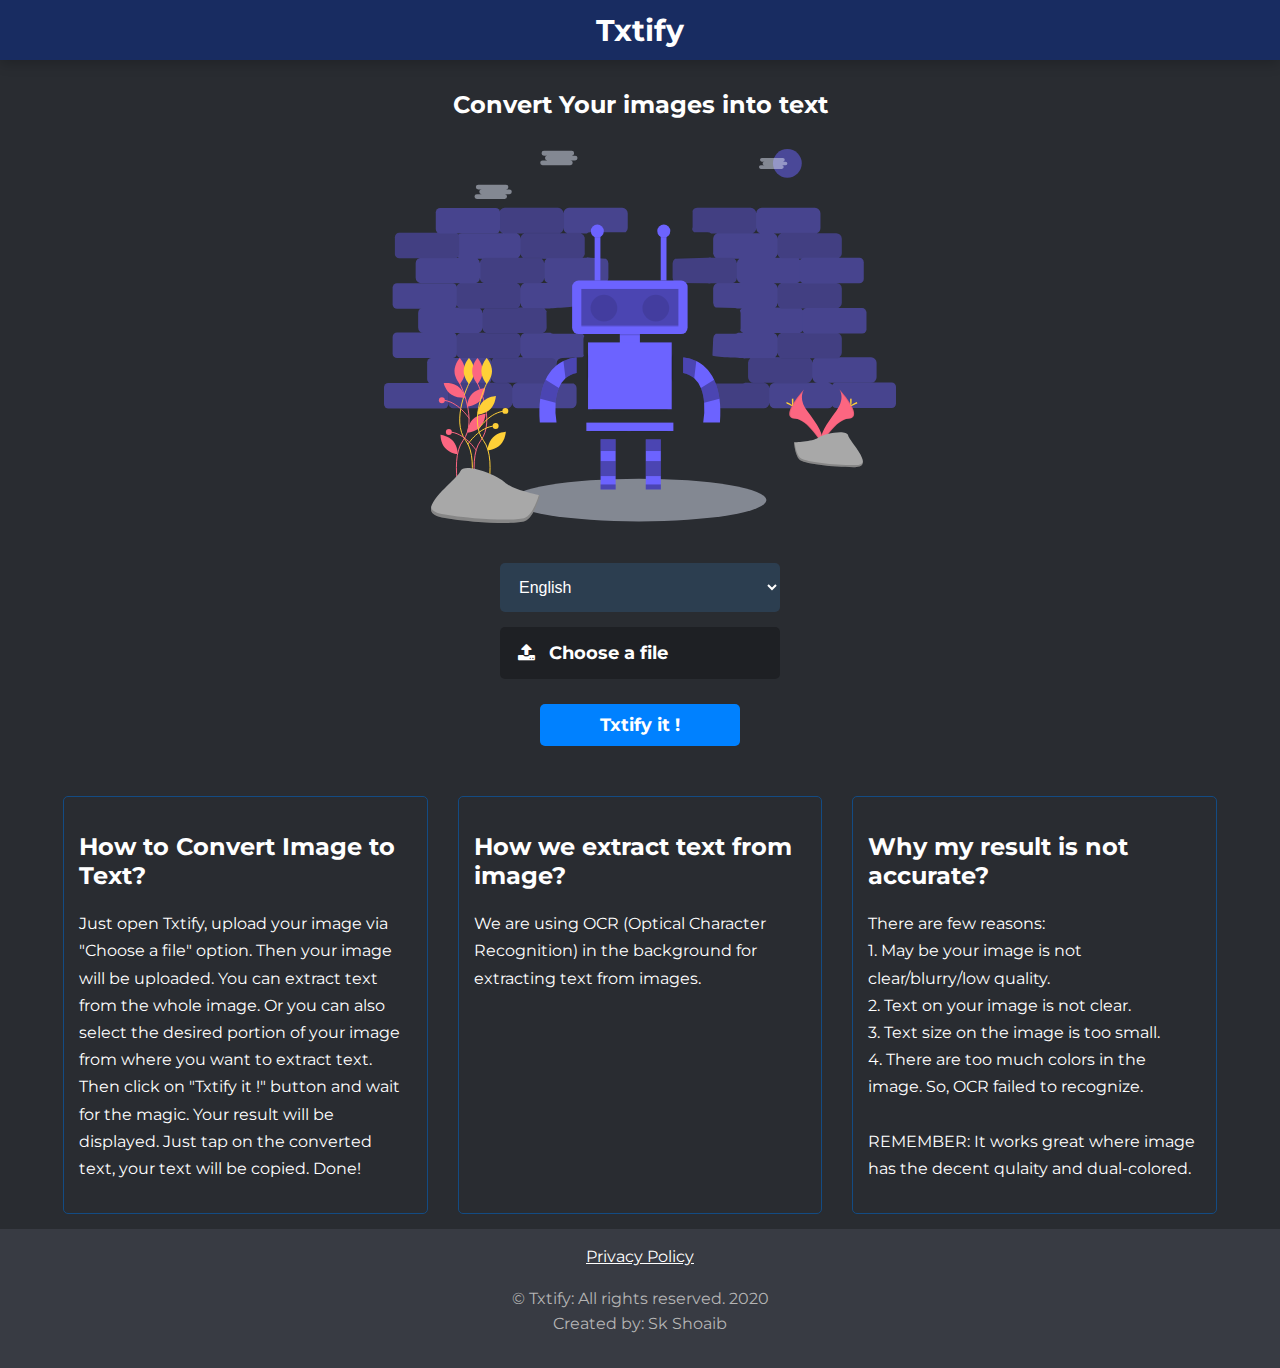
==== index.html @ d1810e84 "Initial Commit" ====
<!DOCTYPE html>
<html lang="en">
<head>
	<meta name="viewport" content="width=device-width, initial-scale=1.0">
  <link href="https://fonts.googleapis.com/css2?family=Montserrat&display=swap" rel="stylesheet">
	<link rel="stylesheet" href="https://cdnjs.cloudflare.com/ajax/libs/font-awesome/4.7.0/css/font-awesome.min.css">
	<title>Txtify - Extract text from Image, Convert Image to Text</title>
	<link rel="stylesheet" href="css/style.css">
</head>
<body>
  <header >
    <a href="/" class="site-header">Txtify</a>
  </header>
  <div class="main">
    <h2>Convert Your images into text</h2>
    <img class="illust" src="images/illustration.svg" alt="Txtify - Extract text from Image">
    <div class="main-wrapper">
      <select id="langsel">
        <option value='afr'     > Afrikaans             </option>
        <option value='ara'     > Arabic                </option>
        <option value='aze'     > Azerbaijani           </option>
        <option value='bel'     > Belarusian            </option>
        <option value='ben'     > Bengali               </option>
        <option value='bul'     > Bulgarian             </option>
        <option value='cat'     > Catalan               </option>
        <option value='ces'     > Czech                 </option>
        <option value='chi_sim' > Chinese               </option>
        <option value='chi_tra' > Traditional Chinese   </option>
        <option value='chr'     > Cherokee              </option>
        <option value='dan'     > Danish                </option>
        <option value='deu'     > German                </option>
        <option value='ell'     > Greek                 </option>
        <option value='eng'     selected> English       </option>
        <option value='enm'     > English (Old)         </option>
        <option value='meme'    > Internet Meme         </option>
        <option value='epo'     > Esperanto             </option>
        <option value='epo_alt' > Esperanto alternative </option>
        <option value='equ'     > Math                  </option>
        <option value='est'     > Estonian              </option>
        <option value='eus'     > Basque                </option>
        <option value='fin'     > Finnish               </option>
        <option value='fra'     > French                </option>
        <option value='frk'     > Frankish              </option>
        <option value='frm'     > French (Old)          </option>
        <option value='glg'     > Galician              </option>
        <option value='grc'     > Ancient Greek         </option>
        <option value='heb'     > Hebrew                </option>
        <option value='hin'     > Hindi                 </option>
        <option value='hrv'     > Croatian              </option>
        <option value='hun'     > Hungarian             </option>
        <option value='ind'     > Indonesian            </option>
        <option value='isl'     > Icelandic             </option>
        <option value='ita'     > Italian               </option>
        <option value='ita_old' > Italian (Old)         </option>
        <option value='jpn'     > Japanese              </option>
        <option value='kan'     > Kannada               </option>
        <option value='kor'     > Korean                </option>
        <option value='lav'     > Latvian               </option>
        <option value='lit'     > Lithuanian            </option>
        <option value='mal'     > Malayalam             </option>
        <option value='mkd'     > Macedonian            </option>
        <option value='mlt'     > Maltese               </option>
        <option value='msa'     > Malay                 </option>
        <option value='nld'     > Dutch                 </option>
        <option value='nor'     > Norwegian             </option>
        <option value='pol'     > Polish                </option>
        <option value='por'     > Portuguese            </option>
        <option value='ron'     > Romanian              </option>
        <option value='rus'     > Russian               </option>
        <option value='slk'     > Slovakian             </option>
        <option value='slv'     > Slovenian             </option>
        <option value='spa'     > Spanish               </option>
        <option value='spa_old' > Old Spanish           </option>
        <option value='sqi'     > Albanian              </option>
        <option value='srp'     > Serbian (Latin)       </option>
        <option value='swa'     > Swahili               </option>
        <option value='swe'     > Swedish               </option>
        <option value='tam'     > Tamil                 </option>
        <option value='tel'     > Telugu                </option>
        <option value='tgl'     > Tagalog               </option>
        <option value='tha'     > Thai                  </option>
        <option value='tur'     > Turkish               </option>
        <option value='ukr'     > Ukrainian             </option>
        <option value='vie'     > Vietnamese            </option>
      </select>
      <input type="file" name="file" id="file-1" class="inputfile" accept="image/png, image/jpeg, image/jpg" />
      <span class="file-span">Choose a file</span>
      <img id="selected-image"  src="" />
      <div class="img-display">
        <p>OPTIONAL: You can Drag to select specific portion that you want to convert.</p>
        <canvas style="border: 1px white solid;" id="imgCanvas"></canvas>
        <canvas style="display: none;" id="hiddenCanvas"></canvas>
      </div>
      <span class="btn txtifyBtn">Txtify it !</span>
      <div class="spinner">
        <div class="dot1"></div>
        <div class="dot2"></div>
      </div>
      <div class="result-div">
        <h3>Your Text Result(tap to copy):</h3>
        <div class="result-area"></div>
      </div>
    </div>
    <div class="content-container">
    <section class="content">
      <h2>How to Convert Image to Text?</h2>
      <p>Just open Txtify, upload your image via "Choose a file" option. Then your image will be uploaded.
        You can extract text from the whole image. Or you can also select the desired portion of your image
        from where you want to extract text. Then click on "Txtify it !" button and wait for the magic. Your result will be displayed. Just tap on the converted text, your text will be copied. Done!
      </p>
    </section>
    <section class="content">
      <h2>How we extract text from image?</h2>
      <p>We are using OCR (Optical Character Recognition) in the background for extracting text from images.
      </p>
    </section>
    <section class="content">
      <h2>Why my result is not accurate?</h2>
      <p>There are few reasons: <br>
        1. May be your image is not clear/blurry/low quality.<br>
        2. Text on your image is not clear.<br>
        3. Text size on the image is too small.<br>
        4. There are too much colors in the image. So, OCR failed to recognize.<br><br>
        REMEMBER: It works great where image has the decent qulaity and dual-colored.
      </p>
    </section>
    </div>
    <footer id="footer">
      <a href="privacy-policy.html">Privacy Policy</a>
      <p class="copyright">© Txtify: All rights reserved. 2020<br>Created by: Sk Shoaib</p>
    </footer>
  </div>
  <!-- v2 -->
  <script src='https://unpkg.com/tesseract.js@v2.1.0/dist/tesseract.min.js'></script>
	<script type="text/javascript" src="src/script.js"></script>
</body>
</html>
---- css/style.css ----
body{
    margin: 0;
    font-family: Montserrat;
    color: white;
    background: #292c31;
    -webkit-user-select: none; /* Safari */
     -khtml-user-select: none; /* Konqueror HTML */
       -moz-user-select: none; /* Old versions of Firefox */
        -ms-user-select: none; /* Internet Explorer/Edge */
            user-select: none; 
}
header {
    background: #182C61;
    width: 100%;
    color: white;
    display: flex;
    justify-content: center;
    align-items: center;
    -webkit-box-shadow: 0 4px 12px 0 rgba(0, 0, 0, 0.2);
    -moz-box-shadow: 0 4px 12px 0 rgba(0, 0, 0, 0.2);
    box-shadow: 0 4px 12px 0 rgba(0, 0, 0, 0.2);
    z-index: 99;
    min-height: 60px;
    font-size: 30px;
    font-weight: bolder;
}

.main > h2 {
    padding: 10px;
    text-align: center;
}

.main {
    width: 100%;
    height: 100vh;
    display: flex;
    flex-direction: column;
    justify-content: flex-start;
    align-items: center;
}
.main-wrapper {
    display: flex;
    flex-direction: column;
    align-items: center;
    justify-content: center;
    padding: 20px;
    min-width: 300px;
}
.inputfile {
    width: 0.1px;
    height: 0.1px;
    opacity: 0;
    overflow: hidden;
    position: absolute;
    z-index: -1;
}
.file-span {
    min-width: 250px;
    background: #1e2024;
    font-size: 18px;
    font-weight: bolder;
    padding: 15px;
    border-radius: 5px;
    cursor: pointer;
    margin-bottom: 10px;
}
.file-span:hover {
    background: #191a1c;
}
.file-span:active {
    background: #0f0f10;
}
.file-span:before {
    font-family: "Font Awesome 5 Free";
    content: '\f093';
    display: inline-block;
    font: normal normal normal 14px/1 FontAwesome;
    font-size: inherit;
    text-rendering: auto;
    -webkit-font-smoothing: antialiased;
    margin: 0 14px 0px 3px;
}

select {
  outline: 0;
  box-shadow: none;
  border: 0 !important;
  position: relative;
  display: flex;
  min-width: 280px;
  padding: 15px;
  background: #2c3e50;
  overflow: hidden!important;
  border-radius: 5px;
  font-size: 16px;
  flex: 1;
  color: #fff;
  cursor: pointer;
  margin-bottom: 15px;
}

canvas{
    cursor: pointer;
}

.btn {
    padding: 10px;
    text-align: center;
    font-size: 18px;
    font-weight: bolder;
    border-radius: 5px;
    margin: 15px 0;
    cursor: pointer;
}
.txtifyBtn{
    background: #0081ff;
    min-width: 180px;
}
.txtifyBtn:hover{
    background: #106ac3;
}
.txtifyBtn:active{
    background: #175898;
}
.result-area {
    width: 90%;
    text-align: center;
    padding: 20px;
    margin: 15px 0;
    background: #1d1e21;
    border: 1px #074e93 solid;
    cursor: pointer;
    white-space: pre-wrap;
    line-height: 1.8em;
}
.result-area:hover, .result-area:active{
    background: #161719;
}
.img-display {
    display: none;
    flex-direction: column;
    align-items: center;
    justify-content: center;
}
.result-div {
    display: none;
    flex-direction: column;
    justify-content: center;
    align-items: center;
    width: 100%;
}

.spinner {
  display: none;
  margin: 15px 0;
  width: 40px;
  height: 40px;
  position: relative;
  text-align: center;
  -webkit-animation: sk-rotate 2.0s infinite linear;
  animation: sk-rotate 2.0s infinite linear;
}

.dot1, .dot2 {
  width: 60%;
  height: 60%;
  display: inline-block;
  position: absolute;
  top: 0;
  background-color: white;
  border-radius: 100%;
  
  -webkit-animation: sk-bounce 2.0s infinite ease-in-out;
  animation: sk-bounce 2.0s infinite ease-in-out;
}

.dot2 {
  top: auto;
  bottom: 0;
  -webkit-animation-delay: -1.0s;
  animation-delay: -1.0s;
}

@-webkit-keyframes sk-rotate { 100% { -webkit-transform: rotate(360deg) }}
@keyframes sk-rotate { 100% { transform: rotate(360deg); -webkit-transform: rotate(360deg) }}

@-webkit-keyframes sk-bounce {
  0%, 100% { -webkit-transform: scale(0.0) }
  50% { -webkit-transform: scale(1.0) }
}

@keyframes sk-bounce {
  0%, 100% { 
    transform: scale(0.0);
    -webkit-transform: scale(0.0);
  } 50% { 
    transform: scale(1.0);
    -webkit-transform: scale(1.0);
  }
}

.illust {
    width: 40%;
    margin-bottom: 20px;
}

#footer {
    width: 100%;
    text-align: center;
    line-height: 1.6em;
    background: #383b43;
    color: #b5b5b5;
    padding: 15px 0;
}
#footer > a {
    color: white;
}
.site-header {
    color: white;
    text-decoration: none;
}

.content {
    padding: 15px;
    border: 1px #134b83 solid;
    border-radius: 5px;
    width: 26%;
    margin: 15px;
}
.content > p {
    line-height: 1.7em;
    font-size: 16px;
}

.content-container {
    display: flex;
    justify-content: center;
    flex-wrap: wrap;
}
/*Mobile CSS*/

@media only screen and (max-width: 900px) {
    .illust {
        width: 90%;
        margin-bottom: 20px;
    }
    .content{
        width: 100%;
    }
}
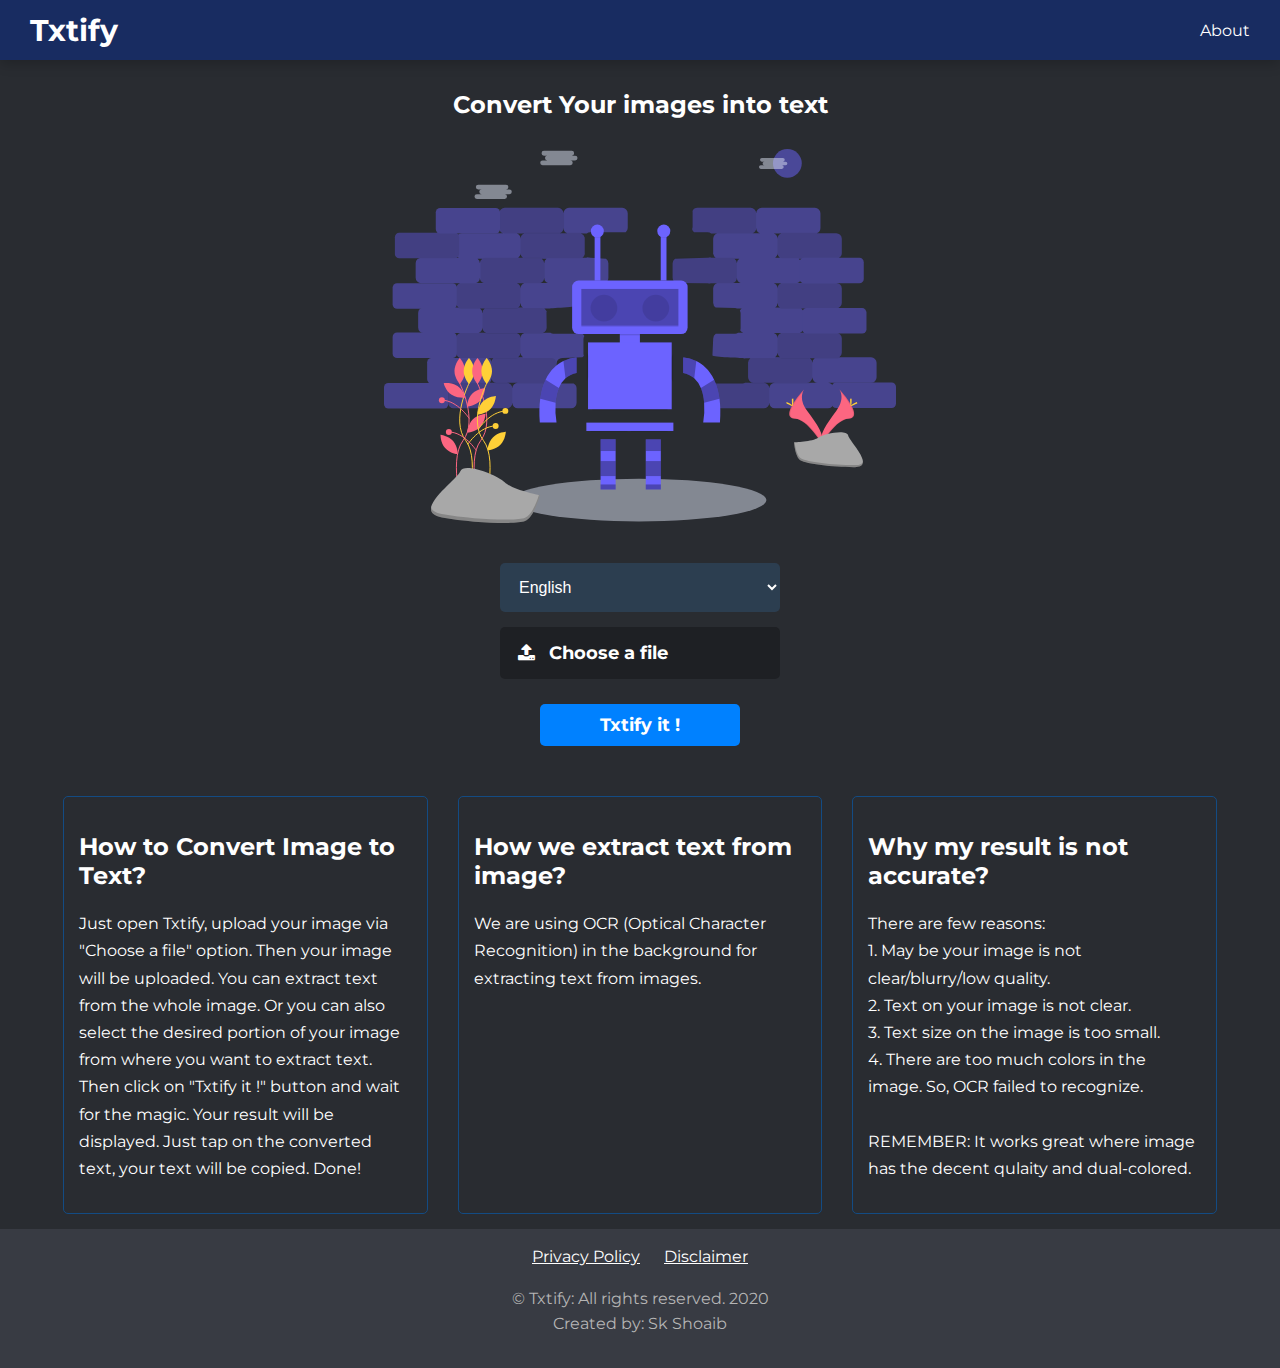
==== commit 900789c0: "about, disclaimer added" ====
--- a/index.html
+++ b/index.html
@@ -2,6 +2,7 @@
 <html lang="en">
 <head>
 	<meta name="viewport" content="width=device-width, initial-scale=1.0">
+  <meta charset="utf-8">
   <link href="https://fonts.googleapis.com/css2?family=Montserrat&display=swap" rel="stylesheet">
 	<link rel="stylesheet" href="https://cdnjs.cloudflare.com/ajax/libs/font-awesome/4.7.0/css/font-awesome.min.css">
 	<title>Txtify - Extract text from Image, Convert Image to Text</title>
@@ -9,7 +10,8 @@
 </head>
 <body>
   <header >
-    <a href="/" class="site-header">Txtify</a>
+    <a href="https://txtify.net/" class="site-header">Txtify</a>
+    <a href="https://txtify.net/about-us">About</a>
   </header>
   <div class="main">
     <h2>Convert Your images into text</h2>
@@ -126,7 +128,8 @@
     </section>
     </div>
     <footer id="footer">
-      <a href="privacy-policy.html">Privacy Policy</a>
+      <a href="https://txtify.net/privacy-policy">Privacy Policy</a>
+      <a href="https://txtify.net/disclaimer">Disclaimer</a>
       <p class="copyright">© Txtify: All rights reserved. 2020<br>Created by: Sk Shoaib</p>
     </footer>
   </div>
--- a/css/style.css
+++ b/css/style.css
@@ -11,20 +11,26 @@
 }
 header {
     background: #182C61;
-    width: 100%;
-    color: white;
-    display: flex;
-    justify-content: center;
+    color: white;
+    display: flex;
+    justify-content: space-between;
     align-items: center;
     -webkit-box-shadow: 0 4px 12px 0 rgba(0, 0, 0, 0.2);
     -moz-box-shadow: 0 4px 12px 0 rgba(0, 0, 0, 0.2);
     box-shadow: 0 4px 12px 0 rgba(0, 0, 0, 0.2);
     z-index: 99;
     min-height: 60px;
-    font-size: 30px;
-    font-weight: bolder;
-}
-
+    padding: 0 20px;
+}
+
+header > a {
+  text-decoration: none;
+  color: white;
+  padding: 10px;
+}
+header > a:active {
+  color: #dbdbdb;
+}
 .main > h2 {
     padding: 10px;
     text-align: center;
@@ -218,6 +224,8 @@
 .site-header {
     color: white;
     text-decoration: none;
+    font-size: 30px;
+    font-weight: bolder;
 }
 
 .content {
@@ -236,6 +244,9 @@
     display: flex;
     justify-content: center;
     flex-wrap: wrap;
+}
+footer > a{
+  margin: 0 10px;
 }
 /*Mobile CSS*/
 
@@ -247,4 +258,5 @@
     .content{
         width: 100%;
     }
-}+}
+
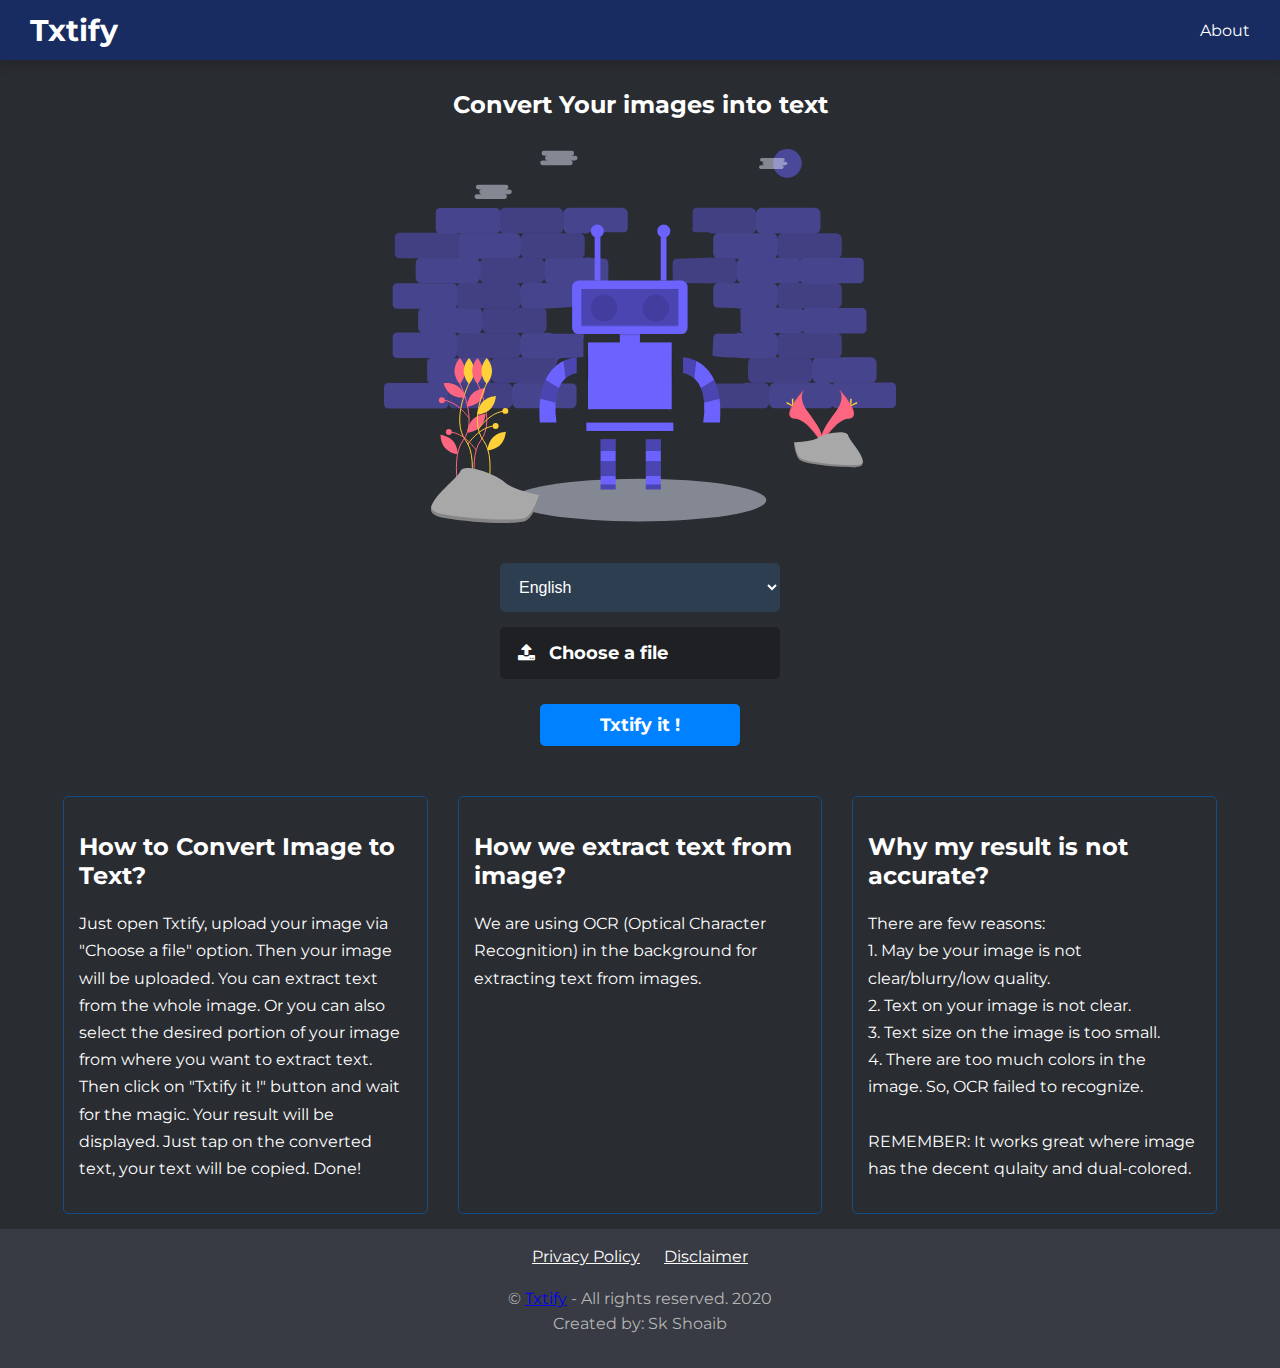
==== commit 20ce2a9f: "Copyright Section changed" ====
--- a/index.html
+++ b/index.html
@@ -130,7 +130,7 @@
     <footer id="footer">
       <a href="https://txtify.net/privacy-policy">Privacy Policy</a>
       <a href="https://txtify.net/disclaimer">Disclaimer</a>
-      <p class="copyright">© Txtify: All rights reserved. 2020<br>Created by: Sk Shoaib</p>
+      <p class="copyright">© <a href="https://txtify.net/">Txtify</a> - All rights reserved. 2020<br>Created by: Sk Shoaib</p>
     </footer>
   </div>
   <!-- v2 -->
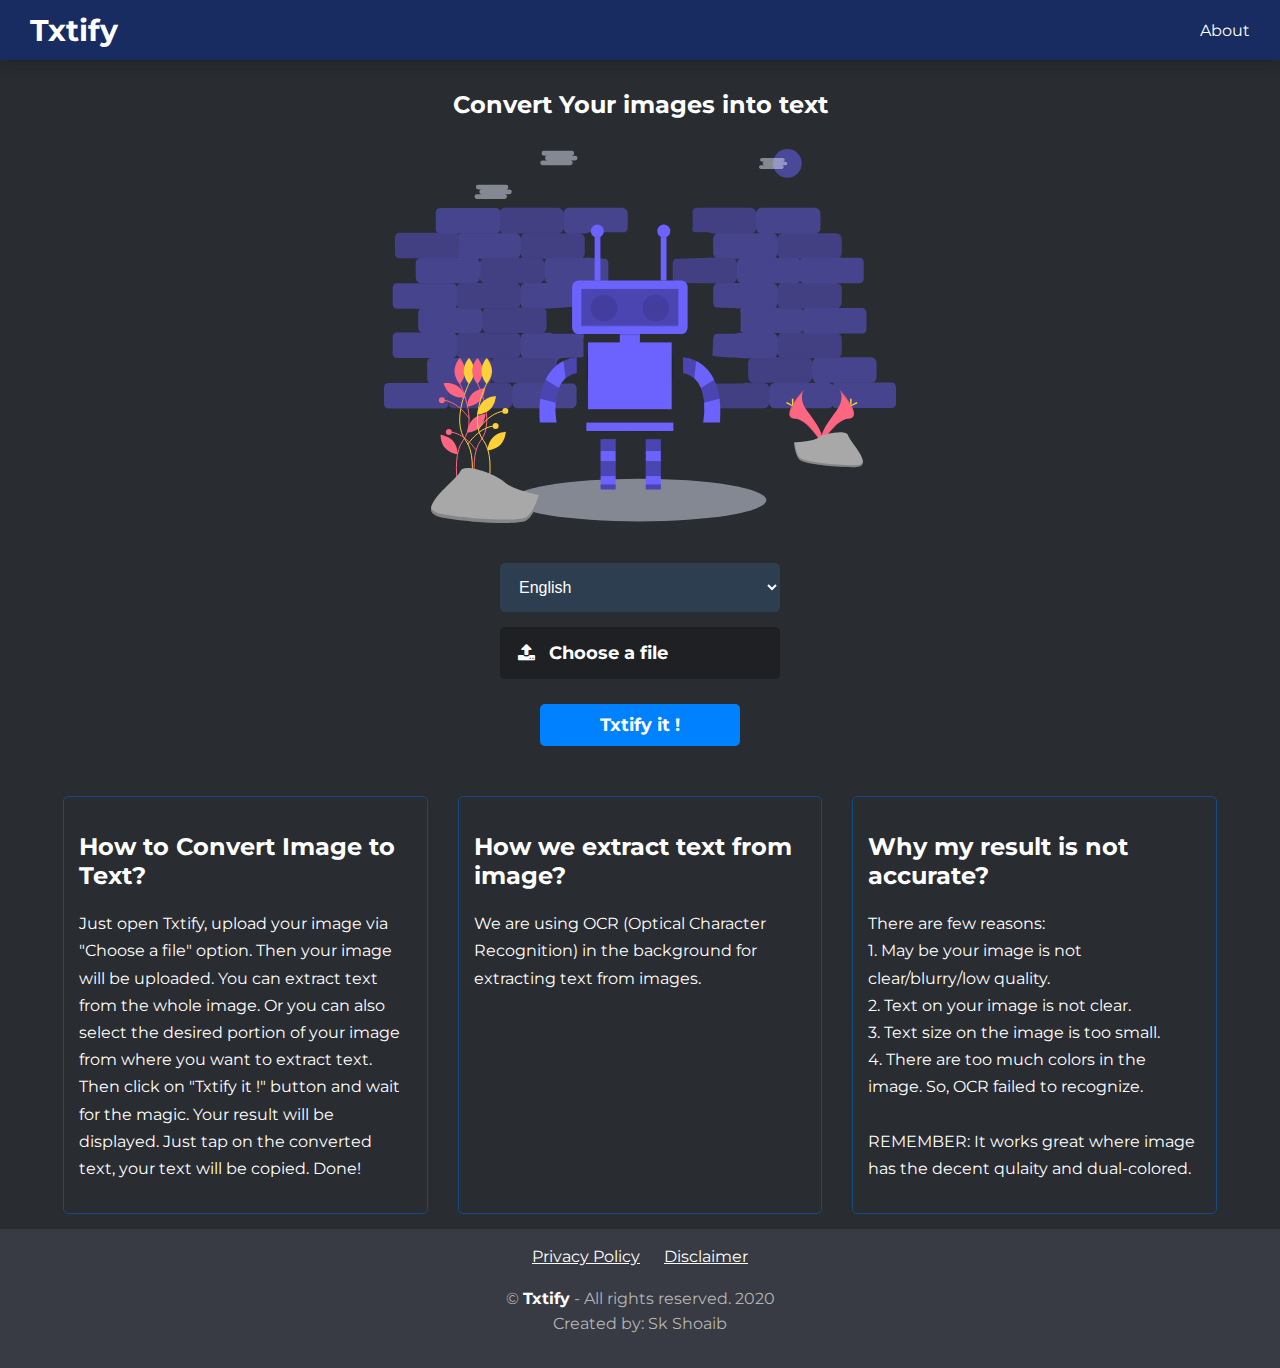
==== commit 72f1a7e6: "prev" ====
--- a/index.html
+++ b/index.html
@@ -130,7 +130,7 @@
     <footer id="footer">
       <a href="https://txtify.net/privacy-policy">Privacy Policy</a>
       <a href="https://txtify.net/disclaimer">Disclaimer</a>
-      <p class="copyright">© <a href="https://txtify.net/">Txtify</a> - All rights reserved. 2020<br>Created by: Sk Shoaib</p>
+      <p class="copyright">© <a href="https://txtify.net/" style="color: white; text-decoration: none; font-weight: bolder; cursor: pointer;">Txtify</a> - All rights reserved. 2020<br>Created by: Sk Shoaib</p>
     </footer>
   </div>
   <!-- v2 -->
